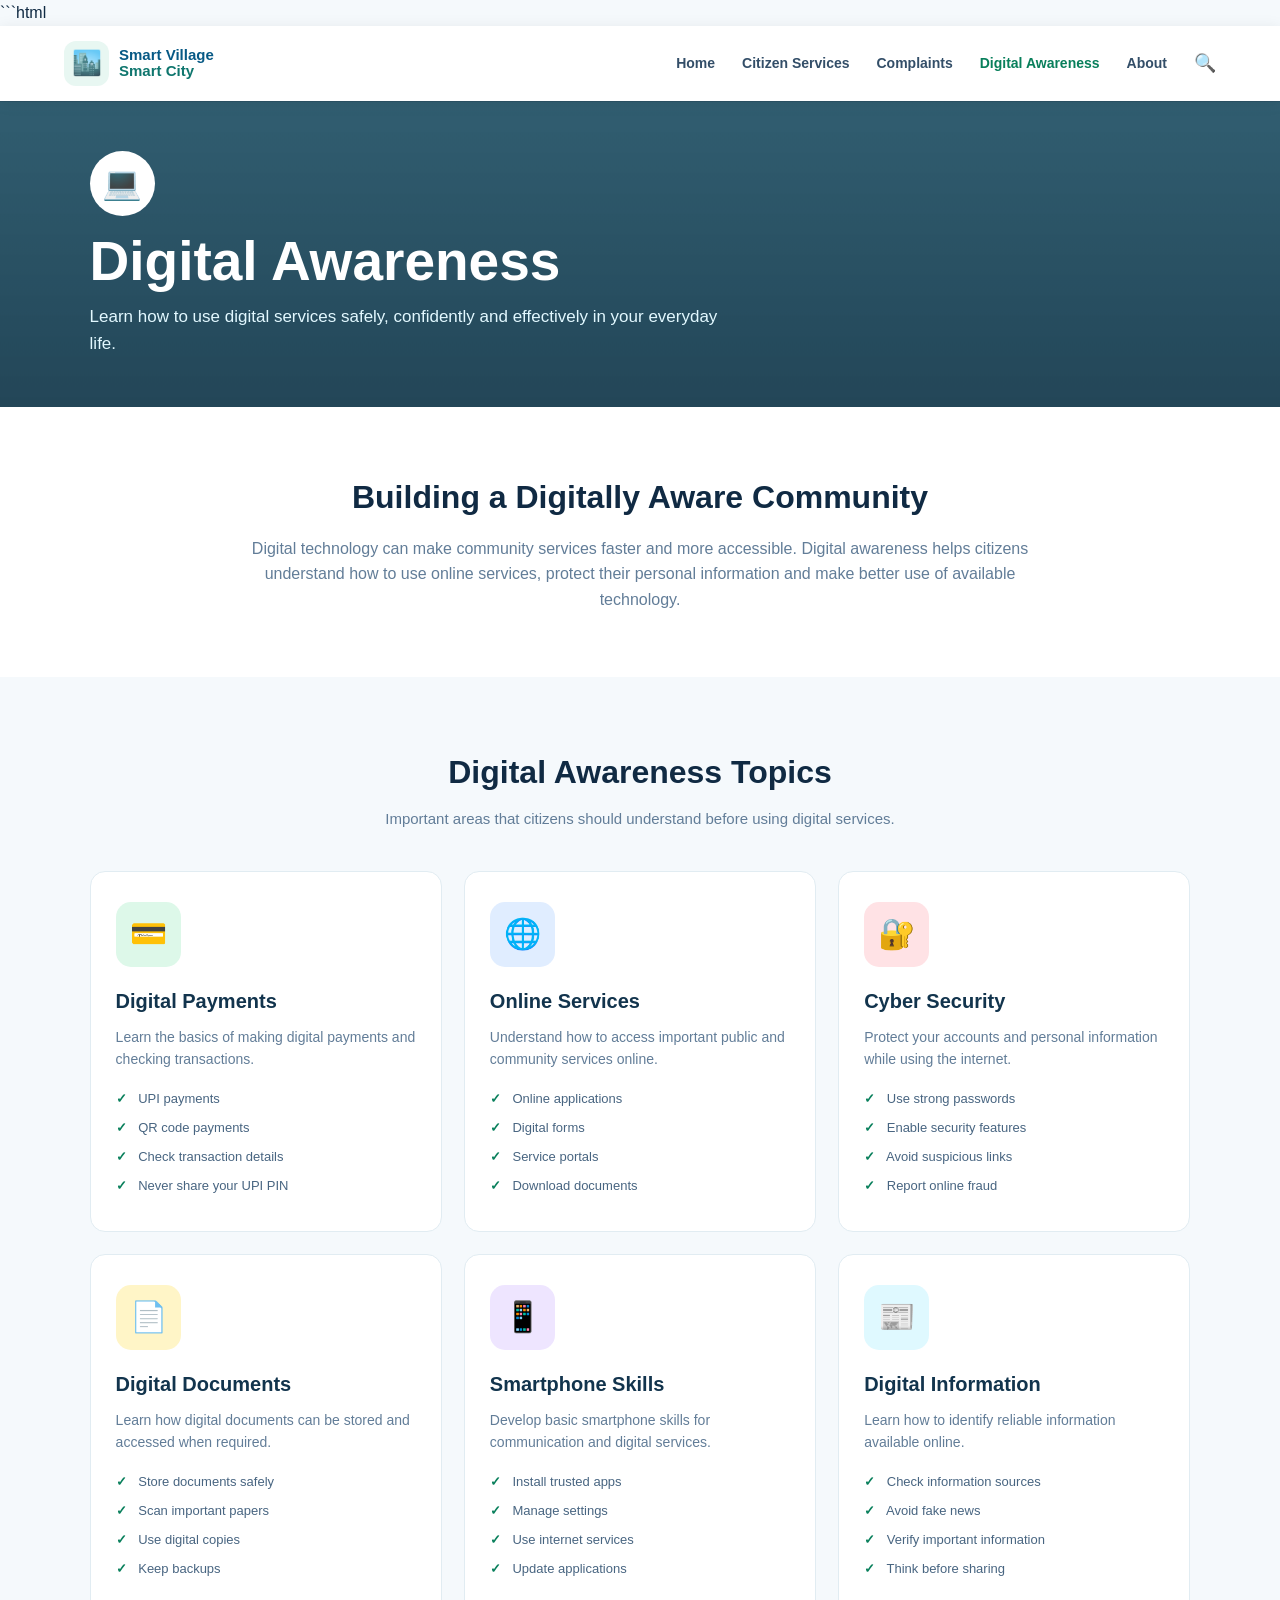
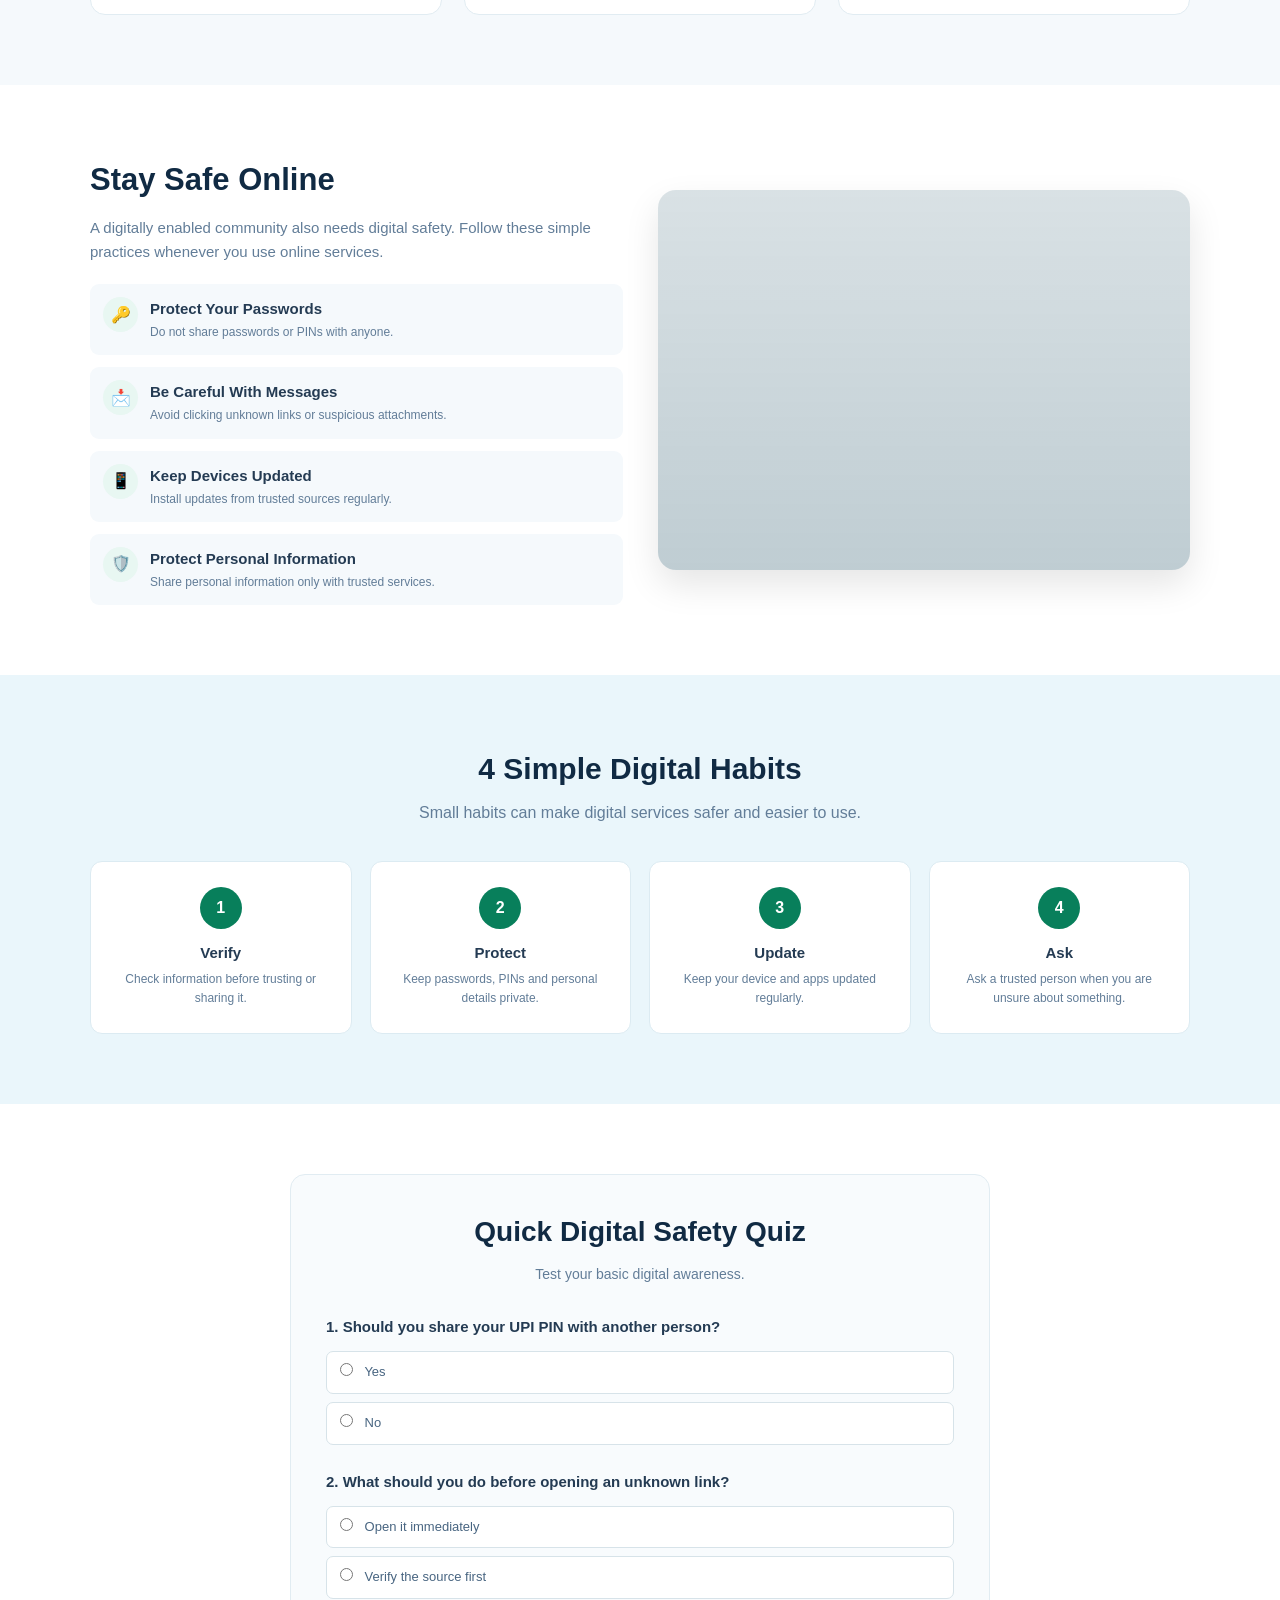
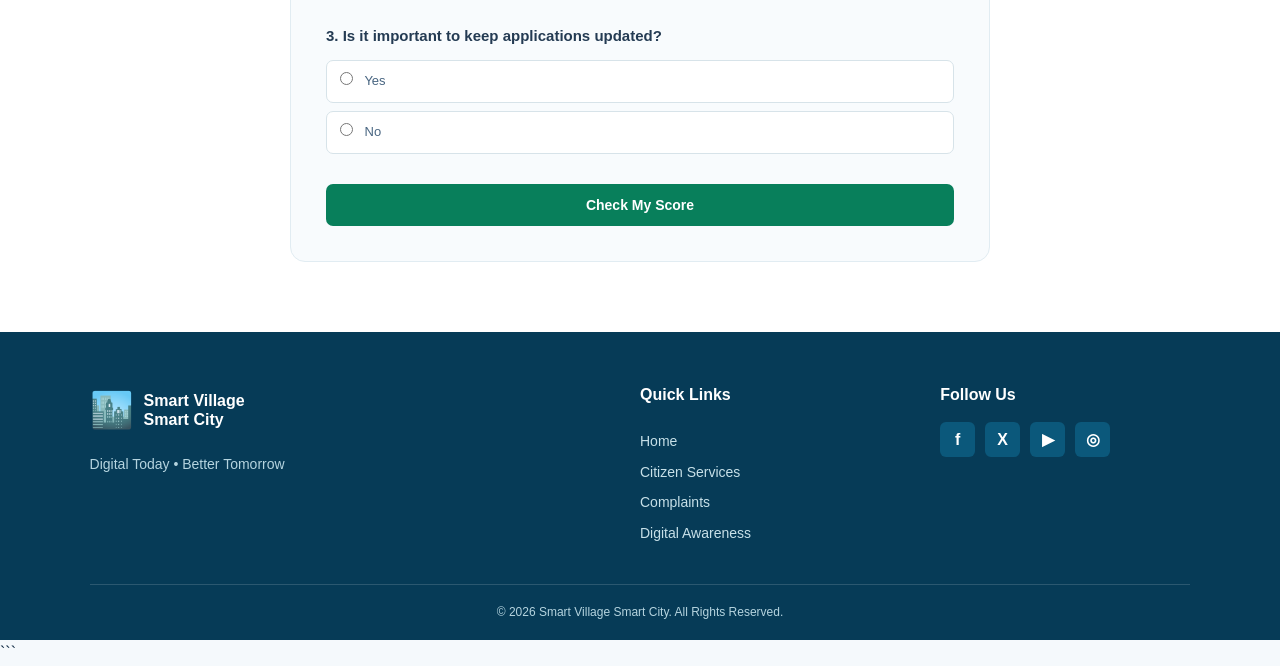
==== awareness.html @ 255e4744 "Smart Village website" ====
```html
<!DOCTYPE html>
<html lang="en">

<head>

    <meta charset="UTF-8">

    <meta name="viewport"
          content="width=device-width, initial-scale=1.0">

    <title>Digital Awareness | Smart Village Smart City</title>


    <style>

        /* =========================
           RESET
        ========================== */

        * {
            margin: 0;
            padding: 0;
            box-sizing: border-box;
        }

        html {
            scroll-behavior: smooth;
        }

        body {
            font-family: Arial, Helvetica, sans-serif;
            background: #f5f9fc;
            color: #102a43;
            line-height: 1.6;
        }

        a {
            text-decoration: none;
            color: inherit;
        }

        button {
            font-family: inherit;
            cursor: pointer;
        }


        /* =========================
           NAVBAR
        ========================== */

        .navbar {
            width: 100%;
            height: 75px;

            background: white;

            display: flex;
            align-items: center;
            justify-content: space-between;

            padding: 0 5%;

            position: sticky;
            top: 0;

            z-index: 1000;

            box-shadow:
                0 2px 15px rgba(0, 0, 0, 0.08);
        }


        .logo {
            display: flex;
            align-items: center;
            gap: 10px;
        }


        .logo-icon {
            width: 45px;
            height: 45px;

            background: #e8f7f2;

            border-radius: 12px;

            display: flex;
            align-items: center;
            justify-content: center;

            font-size: 24px;
        }


        .logo-text {
            display: flex;
            flex-direction: column;

            line-height: 1.1;
        }


        .logo-text strong {
            color: #075985;
            font-size: 15px;
        }


        .logo-text span {
            color: #0f766e;
            font-size: 15px;
            font-weight: bold;
        }


        /* =========================
           DESKTOP NAV
        ========================== */

        .nav-menu {
            display: flex;
            align-items: center;
            gap: 27px;
        }


        .nav-menu a {
            color: #334e68;

            font-size: 14px;

            font-weight: 600;

            transition: 0.3s;
        }


        .nav-menu a:hover,
        .nav-menu a.active {
            color: #087f5b;
        }


        .search-btn {
            border: none;

            background: transparent;

            font-size: 18px;
        }


        .menu-btn {
            display: none;

            border: none;

            background: transparent;

            font-size: 28px;
        }


        /* =========================
           MOBILE MENU
        ========================== */

        .mobile-menu {
            display: none;

            position: fixed;

            top: 75px;
            left: 0;

            width: 100%;

            background: white;

            padding: 15px 7%;

            box-shadow:
                0 5px 15px rgba(0, 0, 0, 0.1);

            z-index: 999;
        }


        .mobile-menu.show {
            display: block;
        }


        .mobile-menu a {
            display: block;

            padding: 13px 0;

            border-bottom:
                1px solid #e6eef3;

            color: #234;

            font-weight: 600;
        }


        /* =========================
           HERO
        ========================== */

        .page-hero {

            min-height: 300px;

            background:

                linear-gradient(
                    rgba(0, 55, 78, 0.80),
                    rgba(0, 40, 60, 0.86)
                ),

                url("https://images.unsplash.com/photo-1516321318423-f06f85e504b3?auto=format&fit=crop&w=1800&q=85");

            background-size: cover;

            background-position: center;

            display: flex;

            align-items: center;

            padding: 50px 7%;
        }


        .hero-content {

            color: white;

            max-width: 750px;
        }


        .hero-icon {

            width: 65px;
            height: 65px;

            background: white;

            border-radius: 50%;

            display: flex;

            align-items: center;

            justify-content: center;

            font-size: 32px;

            margin-bottom: 15px;
        }


        .hero-content h1 {

            font-size:
                clamp(35px, 5vw, 55px);

            line-height: 1.1;

            margin-bottom: 12px;
        }


        .hero-content p {

            font-size: 17px;

            color: #e2f8ff;

            max-width: 650px;
        }


        /* =========================
           INTRO
        ========================== */

        .intro-section {

            background: white;

            padding: 65px 7%;
        }


        .intro-container {

            max-width: 1100px;

            margin: auto;

            text-align: center;
        }


        .intro-container h2 {

            font-size: 32px;

            color: #102a43;

            margin-bottom: 12px;
        }


        .intro-container p {

            max-width: 800px;

            margin: auto;

            color: #627d98;

            font-size: 16px;
        }


        /* =========================
           AWARENESS TOPICS
        ========================== */

        .topics-section {

            padding: 70px 7%;

            background: #f5f9fc;
        }


        .section-heading {

            text-align: center;

            max-width: 700px;

            margin: 0 auto 40px;
        }


        .section-heading h2 {

            font-size: 32px;

            margin-bottom: 8px;
        }


        .section-heading p {

            color: #627d98;

            font-size: 15px;
        }


        .topics-grid {

            max-width: 1200px;

            margin: auto;

            display: grid;

            grid-template-columns:
                repeat(3, 1fr);

            gap: 22px;
        }


        .topic-card {

            background: white;

            border:
                1px solid #e1ecf2;

            border-radius: 15px;

            padding: 30px 25px;

            transition: 0.3s;
        }


        .topic-card:hover {

            transform:
                translateY(-7px);

            box-shadow:
                0 15px 35px
                rgba(0, 0, 0, 0.08);

            border-color:
                #b8e6d3;
        }


        .topic-icon {

            width: 65px;
            height: 65px;

            border-radius: 15px;

            display: flex;

            align-items: center;

            justify-content: center;

            font-size: 30px;

            margin-bottom: 18px;
        }


        .blue {
            background: #e0edff;
        }


        .green {
            background: #ddf8e9;
        }


        .yellow {
            background: #fff5c7;
        }


        .red {
            background: #ffe2e5;
        }


        .purple {
            background: #eee5ff;
        }


        .cyan {
            background: #dff9ff;
        }


        .topic-card h3 {

            color: #12344d;

            font-size: 20px;

            margin-bottom: 9px;
        }


        .topic-card p {

            color: #627d98;

            font-size: 14px;

            margin-bottom: 15px;
        }


        .topic-list {

            list-style: none;
        }


        .topic-list li {

            color: #486581;

            font-size: 13px;

            padding: 4px 0;
        }


        .topic-list li::before {

            content: "✓";

            color: #087f5b;

            font-weight: bold;

            margin-right: 8px;
        }


        /* =========================
           SAFETY SECTION
        ========================== */

        .safety-section {

            padding: 70px 7%;

            background: white;
        }


        .safety-container {

            max-width: 1100px;

            margin: auto;

            display: grid;

            grid-template-columns:
                1fr 1fr;

            gap: 35px;

            align-items: center;
        }


        .safety-content h2 {

            font-size: 31px;

            color: #102a43;

            margin-bottom: 12px;
        }


        .safety-content p {

            color: #627d98;

            font-size: 15px;

            margin-bottom: 20px;
        }


        .safety-points {

            display: flex;

            flex-direction: column;

            gap: 12px;
        }


        .safety-point {

            display: flex;

            align-items: flex-start;

            gap: 12px;

            padding: 13px;

            background: #f5f9fc;

            border-radius: 9px;
        }


        .safety-point-icon {

            width: 35px;
            height: 35px;

            min-width: 35px;

            background: #e8f7f2;

            border-radius: 50%;

            display: flex;

            align-items: center;

            justify-content: center;
        }


        .safety-point h3 {

            font-size: 15px;

            color: #243b53;

            margin-bottom: 2px;
        }


        .safety-point p {

            font-size: 12px;

            margin: 0;

            color: #627d98;
        }


        .safety-image {

            min-height: 380px;

            border-radius: 18px;

            background:

                linear-gradient(
                    rgba(0, 55, 78, 0.15),
                    rgba(0, 55, 78, 0.25)
                ),

                url("https://images.unsplash.com/photo-1563013544-824ae1b704d3?auto=format&fit=crop&w=1000&q=85");

            background-size: cover;

            background-position: center;

            box-shadow:
                0 15px 35px
                rgba(0, 0, 0, 0.10);
        }


        /* =========================
           DIGITAL TIPS
        ========================== */

        .tips-section {

            padding: 70px 7%;

            background: #eaf6fb;
        }


        .tips-title {

            text-align: center;

            margin-bottom: 35px;
        }


        .tips-title h2 {

            font-size: 30px;

            margin-bottom: 7px;
        }


        .tips-title p {

            color: #627d98;
        }


        .tips-container {

            max-width: 1100px;

            margin: auto;

            display: grid;

            grid-template-columns:
                repeat(4, 1fr);

            gap: 18px;
        }


        .tip-card {

            background: white;

            padding: 25px 18px;

            border-radius: 12px;

            text-align: center;

            border:
                1px solid #dcebf2;

            transition: 0.3s;
        }


        .tip-card:hover {

            transform:
                translateY(-5px);

            box-shadow:
                0 10px 25px
                rgba(0, 0, 0, 0.08);
        }


        .tip-number {

            width: 42px;
            height: 42px;

            background: #087f5b;

            color: white;

            border-radius: 50%;

            display: flex;

            align-items: center;

            justify-content: center;

            margin:
                0 auto 12px;

            font-weight: bold;

            font-size: 16px;
        }


        .tip-card h3 {

            font-size: 15px;

            color: #243b53;

            margin-bottom: 5px;
        }


        .tip-card p {

            font-size: 12px;

            color: #627d98;
        }


        /* =========================
           QUIZ
        ========================== */

        .quiz-section {

            padding: 70px 7%;

            background: white;
        }


        .quiz-container {

            max-width: 700px;

            margin: auto;

            background: #f8fbfd;

            border:
                1px solid #e1ecf2;

            border-radius: 15px;

            padding: 35px;
        }


        .quiz-container h2 {

            text-align: center;

            font-size: 28px;

            margin-bottom: 8px;
        }


        .quiz-container > p {

            text-align: center;

            color: #627d98;

            font-size: 14px;

            margin-bottom: 30px;
        }


        .question {

            margin-bottom: 25px;
        }


        .question h3 {

            font-size: 15px;

            color: #243b53;

            margin-bottom: 12px;
        }


        .option {

            display: block;

            padding: 10px 13px;

            background: white;

            border:
                1px solid #d7e3e9;

            border-radius: 7px;

            margin-bottom: 8px;

            cursor: pointer;

            font-size: 13px;

            color: #486581;

            transition: 0.2s;
        }


        .option:hover {

            border-color: #087f5b;

            background: #f1fbf6;
        }


        .option input {

            margin-right: 8px;
        }


        .quiz-btn {

            width: 100%;

            padding: 13px;

            background: #087f5b;

            color: white;

            border: none;

            border-radius: 7px;

            font-weight: bold;

            font-size: 14px;

            margin-top: 5px;
        }


        .quiz-result {

            display: none;

            margin-top: 20px;

            padding: 15px;

            background: #e8f7f2;

            border-radius: 8px;

            text-align: center;

            color: #075985;

            font-weight: bold;
        }


        .quiz-result.show {

            display: block;
        }


        /* =========================
           FOOTER
        ========================== */

        .footer {

            background: #063b57;

            color: white;

            padding: 50px 7% 0;
        }


        .footer-container {

            display: grid;

            grid-template-columns:
                2fr 1fr 1fr;

            gap: 50px;

            padding-bottom: 40px;
        }


        .footer-logo {

            display: flex;

            align-items: center;

            gap: 10px;
        }


        .footer-logo span {

            font-size: 35px;
        }


        .footer-logo div {

            display: flex;

            flex-direction: column;

            line-height: 1.2;
        }


        .footer-brand p {

            margin-top: 15px;

            color: #b5d4df;

            font-size: 14px;
        }


        .footer h3 {

            font-size: 16px;

            margin-bottom: 15px;
        }


        .footer-links {

            display: flex;

            flex-direction: column;

            gap: 8px;
        }


        .footer-links a {

            color: #c7e0e8;

            font-size: 14px;
        }


        .footer-links a:hover {

            color: #7df0b5;
        }


        .social-icons {

            display: flex;

            gap: 10px;
        }


        .social-icons a {

            width: 35px;
            height: 35px;

            background: #0b587b;

            border-radius: 6px;

            display: flex;

            align-items: center;

            justify-content: center;

            font-weight: bold;
        }


        .footer-bottom {

            border-top:
                1px solid
                rgba(255,255,255,.15);

            text-align: center;

            padding: 18px 0;

            color: #b5d4df;

            font-size: 12px;
        }


        /* =========================
           SEARCH POPUP
        ========================== */

        .search-popup {

            display: none;

            position: fixed;

            inset: 0;

            background:
                rgba(0,0,0,.65);

            z-index: 2000;

            align-items: center;

            justify-content: center;
        }


        .search-popup.show {

            display: flex;
        }


        .search-box {

            width: 90%;

            max-width: 500px;

            background: white;

            padding: 30px;

            border-radius: 15px;

            position: relative;
        }


        .close-search {

            position: absolute;

            right: 15px;

            top: 12px;

            border: none;

            background: transparent;

            font-size: 20px;
        }


        .search-box h2 {

            margin-bottom: 20px;
        }


        .search-box input {

            width: 100%;

            padding: 13px;

            border:
                1px solid #ccd9e0;

            border-radius: 7px;

            outline: none;

            font-size: 14px;
        }


        .search-submit {

            width: 100%;

            margin-top: 12px;

            padding: 13px;

            background: #087f5b;

            color: white;

            border: none;

            border-radius: 7px;

            font-weight: bold;
        }


        /* =========================
           TABLET
        ========================== */

        @media (max-width: 1000px) {

            .nav-menu {
                gap: 14px;
            }

            .nav-menu a {
                font-size: 12px;
            }

            .topics-grid {
                grid-template-columns:
                    repeat(2, 1fr);
            }

            .tips-container {
                grid-template-columns:
                    repeat(2, 1fr);
            }

        }


        /* =========================
           MOBILE
        ========================== */

        @media (max-width: 700px) {

            .navbar {
                height: 68px;

                padding: 0 5%;
            }


            .nav-menu {
                display: none;
            }


            .menu-btn {
                display: block;
            }


            .mobile-menu {
                top: 68px;
            }


            .page-hero {

                min-height: 360px;

                padding: 50px 7%;
            }


            .hero-content h1 {

                font-size: 38px;
            }


            .hero-content p {

                font-size: 15px;
            }


            .intro-section {

                padding: 50px 5%;
            }


            .intro-container h2 {

                font-size: 27px;
            }


            .topics-section {

                padding: 55px 5%;
            }


            .topics-grid {

                grid-template-columns: 1fr;

                gap: 15px;
            }


            .topic-card {

                padding: 25px 20px;
            }


            .safety-section {

                padding: 55px 5%;
            }


            .safety-container {

                grid-template-columns: 1fr;
            }


            .safety-image {

                min-height: 280px;

                order: -1;
            }


            .tips-section {

                padding: 55px 5%;
            }


            .tips-container {

                grid-template-columns:
                    repeat(2, 1fr);

                gap: 12px;
            }


            .quiz-section {

                padding: 55px 5%;
            }


            .quiz-container {

                padding: 25px 20px;
            }


            .footer {

                padding: 40px 5% 0;
            }


            .footer-container {

                grid-template-columns: 1fr;

                gap: 30px;
            }

        }


        @media (max-width: 400px) {

            .tips-container {

                grid-template-columns: 1fr;
            }

            .hero-content h1 {

                font-size: 34px;
            }

        }

    </style>

</head>


<body>


<!-- =====================================================
     NAVBAR
====================================================== -->

<header class="navbar">


    <div class="logo">

        <div class="logo-icon">
            🏙️
        </div>

        <div class="logo-text">

            <strong>
                Smart Village
            </strong>

            <span>
                Smart City
            </span>

        </div>

    </div>


    <nav class="nav-menu">

        <a href="index.html">
            Home
        </a>

        <a href="services.html">
            Citizen Services
        </a>

        <a href="complaints.html">
            Complaints
        </a>

        <a href="awareness.html"
           class="active">
            Digital Awareness
        </a>

        <a href="about.html">
            About
        </a>

        <button
            class="search-btn"
            onclick="openSearch()">

            🔍

        </button>

    </nav>


    <button
        class="menu-btn"
        onclick="toggleMenu()">

        ☰

    </button>

</header>



<!-- =====================================================
     MOBILE MENU
====================================================== -->

<div
    class="mobile-menu"
    id="mobileMenu">

    <a href="index.html">
        Home
    </a>

    <a href="services.html">
        Citizen Services
    </a>

    <a href="complaints.html">
        Complaints
    </a>

    <a href="awareness.html">
        Digital Awareness
    </a>

    <a href="about.html">
        About
    </a>

</div>



<!-- =====================================================
     HERO
====================================================== -->

<section class="page-hero">

    <div class="hero-content">

        <div class="hero-icon">
            💻
        </div>

        <h1>
            Digital Awareness
        </h1>

        <p>
            Learn how to use digital services
            safely, confidently and effectively
            in your everyday life.
        </p>

    </div>

</section>



<!-- =====================================================
     INTRODUCTION
====================================================== -->

<section class="intro-section">

    <div class="intro-container">

        <h2>
            Building a Digitally Aware Community
        </h2>

        <p>
            Digital technology can make community
            services faster and more accessible.
            Digital awareness helps citizens understand
            how to use online services, protect their
            personal information and make better use
            of available technology.
        </p>

    </div>

</section>



<!-- =====================================================
     AWARENESS TOPICS
====================================================== -->

<section class="topics-section">


    <div class="section-heading">

        <h2>
            Digital Awareness Topics
        </h2>

        <p>
            Important areas that citizens should
            understand before using digital services.
        </p>

    </div>


    <div class="topics-grid">


        <!-- DIGITAL PAYMENTS -->

        <div class="topic-card">

            <div class="topic-icon green">
                💳
            </div>

            <h3>
                Digital Payments
            </h3>

            <p>
                Learn the basics of making digital
                payments and checking transactions.
            </p>

            <ul class="topic-list">

                <li>
                    UPI payments
                </li>

                <li>
                    QR code payments
                </li>

                <li>
                    Check transaction details
                </li>

                <li>
                    Never share your UPI PIN
                </li>

            </ul>

        </div>



        <!-- ONLINE SERVICES -->

        <div class="topic-card">

            <div class="topic-icon blue">
                🌐
            </div>

            <h3>
                Online Services
            </h3>

            <p>
                Understand how to access important
                public and community services online.
            </p>

            <ul class="topic-list">

                <li>
                    Online applications
                </li>

                <li>
                    Digital forms
                </li>

                <li>
                    Service portals
                </li>

                <li>
                    Download documents
                </li>

            </ul>

        </div>



        <!-- CYBER SECURITY -->

        <div class="topic-card">

            <div class="topic-icon red">
                🔐
            </div>

            <h3>
                Cyber Security
            </h3>

            <p>
                Protect your accounts and personal
                information while using the internet.
            </p>

            <ul class="topic-list">

                <li>
                    Use strong passwords
                </li>

                <li>
                    Enable security features
                </li>

                <li>
                    Avoid suspicious links
                </li>

                <li>
                    Report online fraud
                </li>

            </ul>

        </div>



        <!-- DIGITAL DOCUMENTS -->

        <div class="topic-card">

            <div class="topic-icon yellow">
                📄
            </div>

            <h3>
                Digital Documents
            </h3>

            <p>
                Learn how digital documents can be
                stored and accessed when required.
            </p>

            <ul class="topic-list">

                <li>
                    Store documents safely
                </li>

                <li>
                    Scan important papers
                </li>

                <li>
                    Use digital copies
                </li>

                <li>
                    Keep backups
                </li>

            </ul>

        </div>



        <!-- SMARTPHONE -->

        <div class="topic-card">

            <div class="topic-icon purple">
                📱
            </div>

            <h3>
                Smartphone Skills
            </h3>

            <p>
                Develop basic smartphone skills for
                communication and digital services.
            </p>

            <ul class="topic-list">

                <li>
                    Install trusted apps
                </li>

                <li>
                    Manage settings
                </li>

                <li>
                    Use internet services
                </li>

                <li>
                    Update applications
                </li>

            </ul>

        </div>



        <!-- INFORMATION -->

        <div class="topic-card">

            <div class="topic-icon cyan">
                📰
            </div>

            <h3>
                Digital Information
            </h3>

            <p>
                Learn how to identify reliable
                information available online.
            </p>

            <ul class="topic-list">

                <li>
                    Check information sources
                </li>

                <li>
                    Avoid fake news
                </li>

                <li>
                    Verify important information
                </li>

                <li>
                    Think before sharing
                </li>

            </ul>

        </div>


    </div>

</section>



<!-- =====================================================
     CYBER SAFETY
====================================================== -->

<section class="safety-section">


    <div class="safety-container">


        <div class="safety-content">

            <h2>
                Stay Safe Online
            </h2>

            <p>
                A digitally enabled community also
                needs digital safety. Follow these
                simple practices whenever you use
                online services.
            </p>


            <div class="safety-points">


                <div class="safety-point">

                    <div class="safety-point-icon">
                        🔑
                    </div>

                    <div>

                        <h3>
                            Protect Your Passwords
                        </h3>

                        <p>
                            Do not share passwords or
                            PINs with anyone.
                        </p>

                    </div>

                </div>


                <div class="safety-point">

                    <div class="safety-point-icon">
                        📩
                    </div>

                    <div>

                        <h3>
                            Be Careful With Messages
                        </h3>

                        <p>
                            Avoid clicking unknown links
                            or suspicious attachments.
                        </p>

                    </div>

                </div>


                <div class="safety-point">

                    <div class="safety-point-icon">
                        📱
                    </div>

                    <div>

                        <h3>
                            Keep Devices Updated
                        </h3>

                        <p>
                            Install updates from trusted
                            sources regularly.
                        </p>

                    </div>

                </div>


                <div class="safety-point">

                    <div class="safety-point-icon">
                        🛡️
                    </div>

                    <div>

                        <h3>
                            Protect Personal Information
                        </h3>

                        <p>
                            Share personal information only
                            with trusted services.
                        </p>

                    </div>

                </div>


            </div>

        </div>


        <div class="safety-image">
        </div>


    </div>

</section>



<!-- =====================================================
     DIGITAL TIPS
====================================================== -->

<section class="tips-section">


    <div class="tips-title">

        <h2>
            4 Simple Digital Habits
        </h2>

        <p>
            Small habits can make digital services
            safer and easier to use.
        </p>

    </div>


    <div class="tips-container">


        <div class="tip-card">

            <div class="tip-number">
                1
            </div>

            <h3>
                Verify
            </h3>

            <p>
                Check information before
                trusting or sharing it.
            </p>

        </div>


        <div class="tip-card">

            <div class="tip-number">
                2
            </div>

            <h3>
                Protect
            </h3>

            <p>
                Keep passwords, PINs and
                personal details private.
            </p>

        </div>


        <div class="tip-card">

            <div class="tip-number">
                3
            </div>

            <h3>
                Update
            </h3>

            <p>
                Keep your device and apps
                updated regularly.
            </p>

        </div>


        <div class="tip-card">

            <div class="tip-number">
                4
            </div>

            <h3>
                Ask
            </h3>

            <p>
                Ask a trusted person when
                you are unsure about something.
            </p>

        </div>


    </div>

</section>



<!-- =====================================================
     DIGITAL AWARENESS QUIZ
====================================================== -->

<section class="quiz-section">


    <div class="quiz-container">

        <h2>
            Quick Digital Safety Quiz
        </h2>

        <p>
            Test your basic digital awareness.
        </p>


        <form id="quizForm">


            <!-- QUESTION 1 -->

            <div class="question">

                <h3>
                    1. Should you share your UPI PIN with another person?
                </h3>

                <label class="option">

                    <input
                        type="radio"
                        name="q1"
                        value="wrong">

                    Yes

                </label>


                <label class="option">

                    <input
                        type="radio"
                        name="q1"
                        value="correct">

                    No

                </label>

            </div>



            <!-- QUESTION 2 -->

            <div class="question">

                <h3>
                    2. What should you do before opening an unknown link?
                </h3>

                <label class="option">

                    <input
                        type="radio"
                        name="q2"
                        value="wrong">

                    Open it immediately

                </label>


                <label class="option">

                    <input
                        type="radio"
                        name="q2"
                        value="correct">

                    Verify the source first

                </label>

            </div>



            <!-- QUESTION 3 -->

            <div class="question">

                <h3>
                    3. Is it important to keep applications updated?
                </h3>

                <label class="option">

                    <input
                        type="radio"
                        name="q3"
                        value="correct">

                    Yes

                </label>


                <label class="option">

                    <input
                        type="radio"
                        name="q3"
                        value="wrong">

                    No

                </label>

            </div>



            <button
                type="button"
                class="quiz-btn"
                onclick="checkQuiz()">

                Check My Score

            </button>


        </form>


        <div
            class="quiz-result"
            id="quizResult">

        </div>


    </div>

</section>



<!-- =====================================================
     FOOTER
====================================================== -->

<footer class="footer">


    <div class="footer-container">


        <div class="footer-brand">

            <div class="footer-logo">

                <span>
                    🏙️
                </span>

                <div>

                    <strong>
                        Smart Village
                    </strong>

                    <strong>
                        Smart City
                    </strong>

                </div>

            </div>

            <p>
                Digital Today • Better Tomorrow
            </p>

        </div>


        <div class="footer-links">

            <h3>
                Quick Links
            </h3>

            <a href="index.html">
                Home
            </a>

            <a href="services.html">
                Citizen Services
            </a>

            <a href="complaints.html">
                Complaints
            </a>

            <a href="awareness.html">
                Digital Awareness
            </a>

        </div>


        <div>

            <h3>
                Follow Us
            </h3>

            <div class="social-icons">

                <a href="#">
                    f
                </a>

                <a href="#">
                    X
                </a>

                <a href="#">
                    ▶
                </a>

                <a href="#">
                    ◎
                </a>

            </div>

        </div>


    </div>


    <div class="footer-bottom">

        © 2026 Smart Village Smart City.
        All Rights Reserved.

    </div>

</footer>



<!-- =====================================================
     SEARCH POPUP
====================================================== -->

<div
    class="search-popup"
    id="searchPopup">

    <div class="search-box">

        <button
            class="close-search"
            onclick="closeSearch()">

            ✕

        </button>

        <h2>
            Search Website
        </h2>

        <input
            type="text"
            id="searchInput"
            placeholder="Search...">

        <button
            class="search-submit"
            onclick="performSearch()">

            Search

        </button>

    </div>

</div>



<!-- =====================================================
     JAVASCRIPT
====================================================== -->

<script>


    /* =========================
       MOBILE MENU
    ========================== */

    function toggleMenu() {

        const menu =
            document.getElementById("mobileMenu");

        menu.classList.toggle("show");

    }



    /* =========================
       SEARCH
    ========================== */

    function openSearch() {

        document
            .getElementById("searchPopup")
            .classList.add("show");

        document
            .getElementById("searchInput")
            .focus();

    }


    function closeSearch() {

        document
            .getElementById("searchPopup")
            .classList.remove("show");

    }


    function performSearch() {

        const value =
            document
                .getElementById("searchInput")
                .value
                .trim();


        if (value === "") {

            alert(
                "Please enter something to search."
            );

            return;

        }


        alert(
            "Searching for: " + value
        );

    }



    /* =========================
       DIGITAL SAFETY QUIZ
    ========================== */

    function checkQuiz() {

        let score = 0;


        const q1 =
            document.querySelector(
                'input[name="q1"]:checked'
            );


        const q2 =
            document.querySelector(
                'input[name="q2"]:checked'
            );


        const q3 =
            document.querySelector(
                'input[name="q3"]:checked'
            );


        if (!q1 || !q2 || !q3) {

            alert(
                "Please answer all questions."
            );

            return;

        }


        if (q1.value === "correct") {
            score++;
        }


        if (q2.value === "correct") {
            score++;
        }


        if (q3.value === "correct") {
            score++;
        }


        const result =
            document.getElementById(
                "quizResult"
            );


        result.classList.add("show");


        if (score === 3) {

            result.innerHTML =
                "Excellent! 🎉 You scored 3/3. You have good digital safety awareness.";

        }

        else if (score === 2) {

            result.innerHTML =
                "Good job! 👍 You scored 2/3. Keep learning about digital safety.";

        }

        else {

            result.innerHTML =
                "You scored " +
                score +
                "/3. Keep learning and stay safe online.";

        }

    }



    /* =========================
       CLOSE SEARCH OUTSIDE
    ========================== */

    document.addEventListener(
        "click",
        function(event) {

            const popup =
                document.getElementById(
                    "searchPopup"
                );

            if (event.target === popup) {

                closeSearch();

            }

        }
    );


</script>

</body>

</html>
```
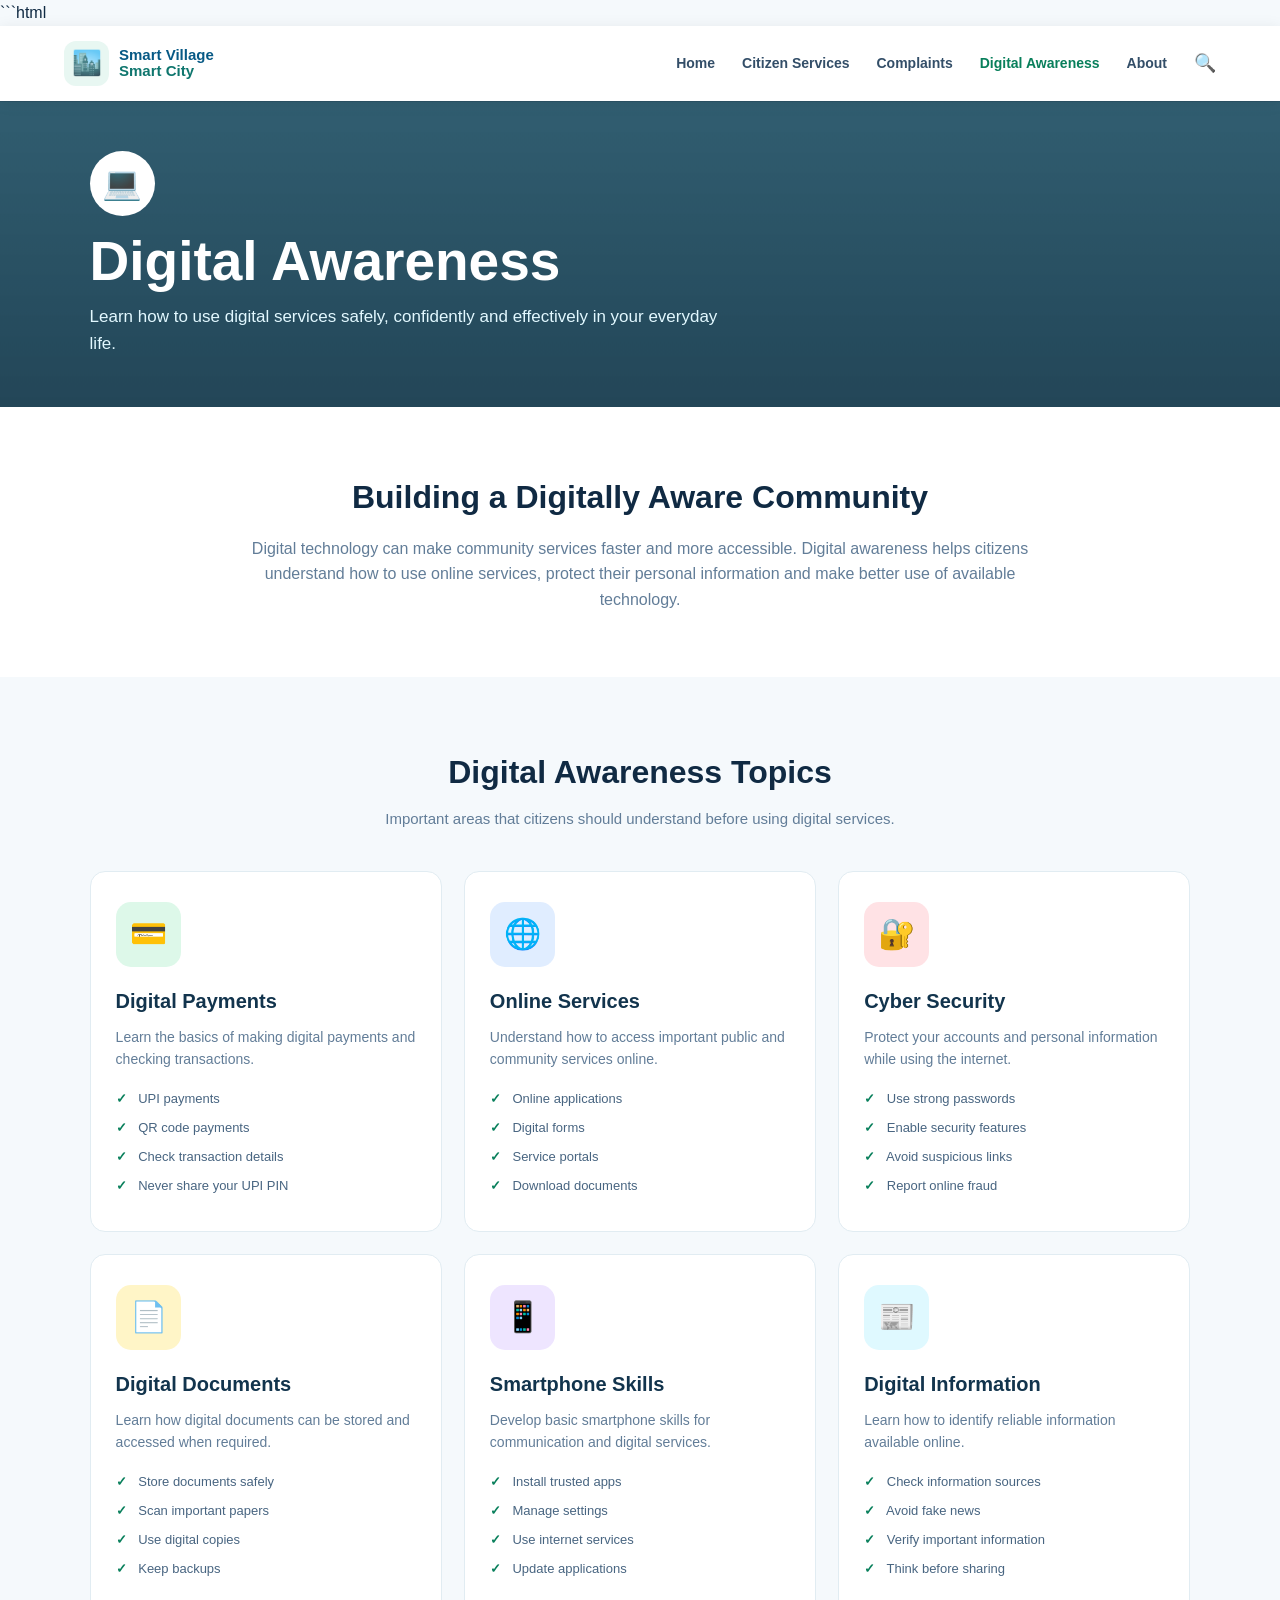
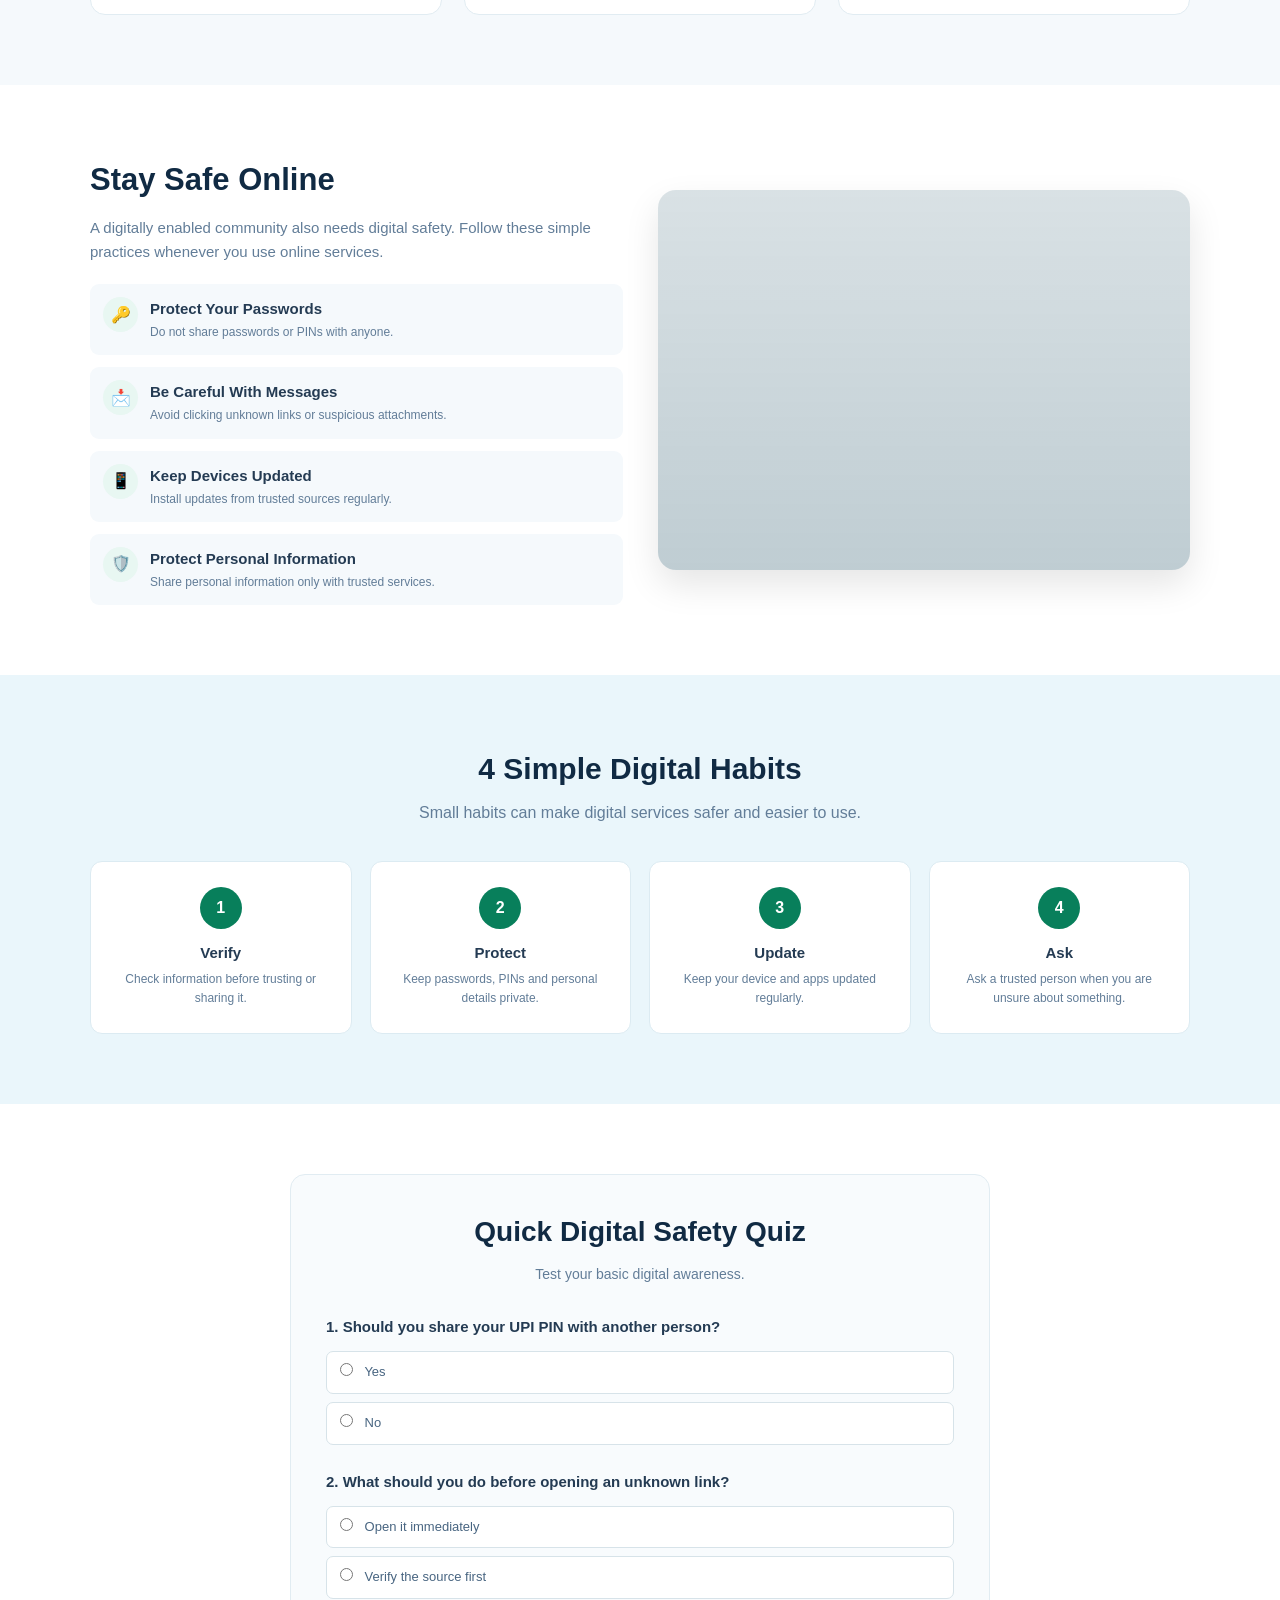
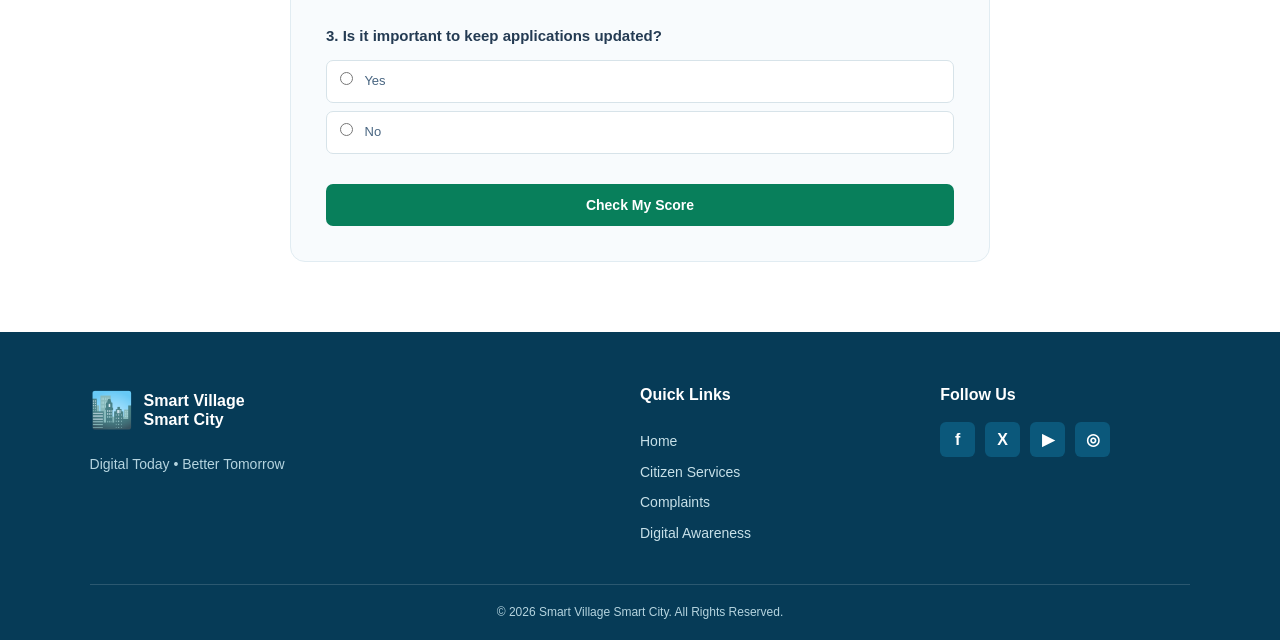
==== commit 0c1834e7: "Update website" ====
--- a/awareness.html
+++ b/awareness.html
@@ -2519,4 +2519,3 @@
 </body>
 
 </html>
-```
